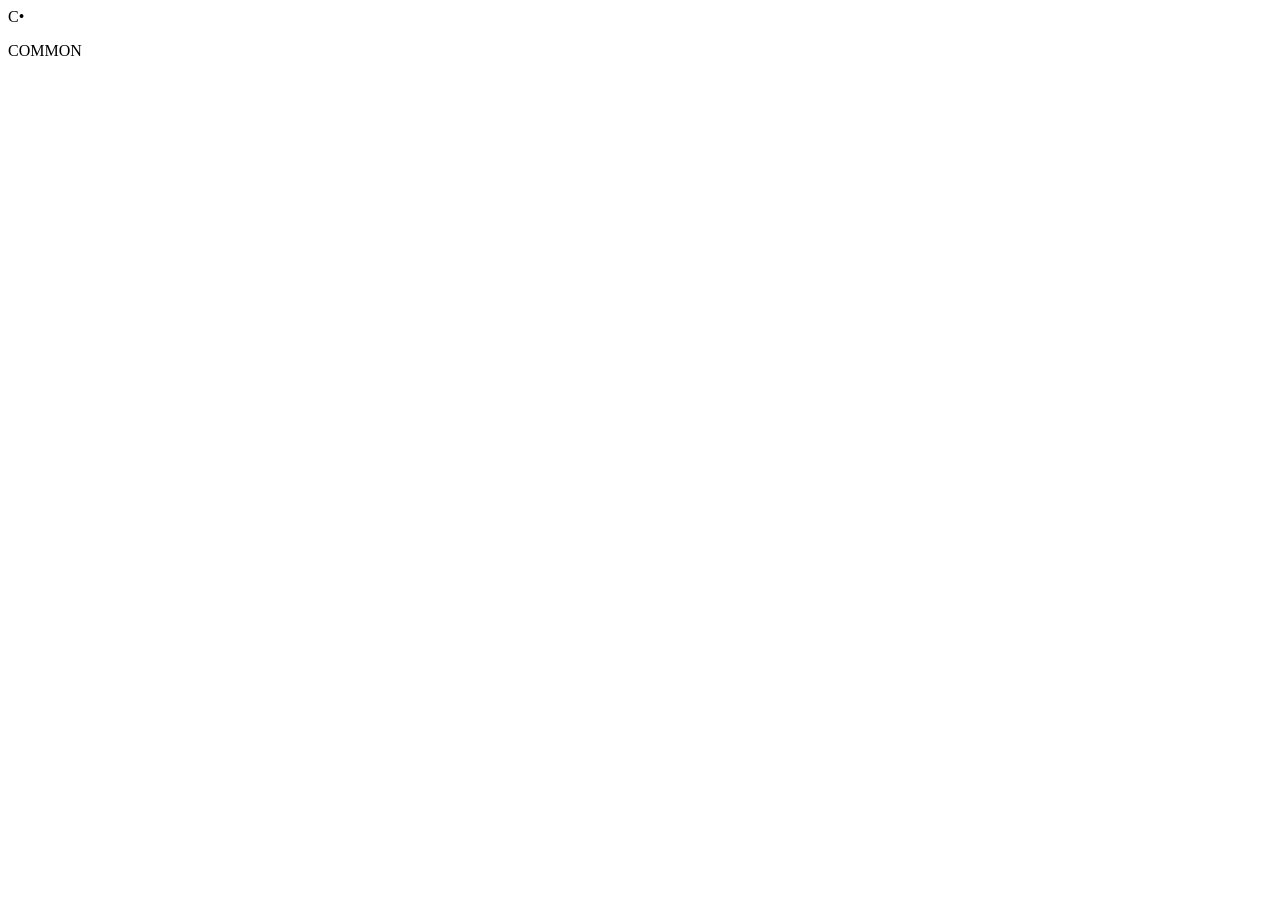
==== static/index.html @ 8ee5ffba "Add COMMON source: static/index.html" ====
<!doctype html>
<html lang="en">
<head>
  <meta charset="utf-8" />
  <meta name="viewport" content="width=device-width, initial-scale=1" />
  <meta name="theme-color" content="#0b211d" />
  <meta name="description" content="COMMON — knowledge, community, and the power of ownership." />
  <title>COMMON — Ownership belongs to everyone</title>
  <link rel="stylesheet" href="/static/styles.css" />
  <script src="/static/app.js" defer></script>
</head>
<body>
  <div id="app"><div class="boot-screen"><div class="brand-symbol">C<span>•</span></div><p>COMMON</p></div></div>
  <div id="toast" class="toast" aria-live="polite" role="status"></div>
</body>
</html>
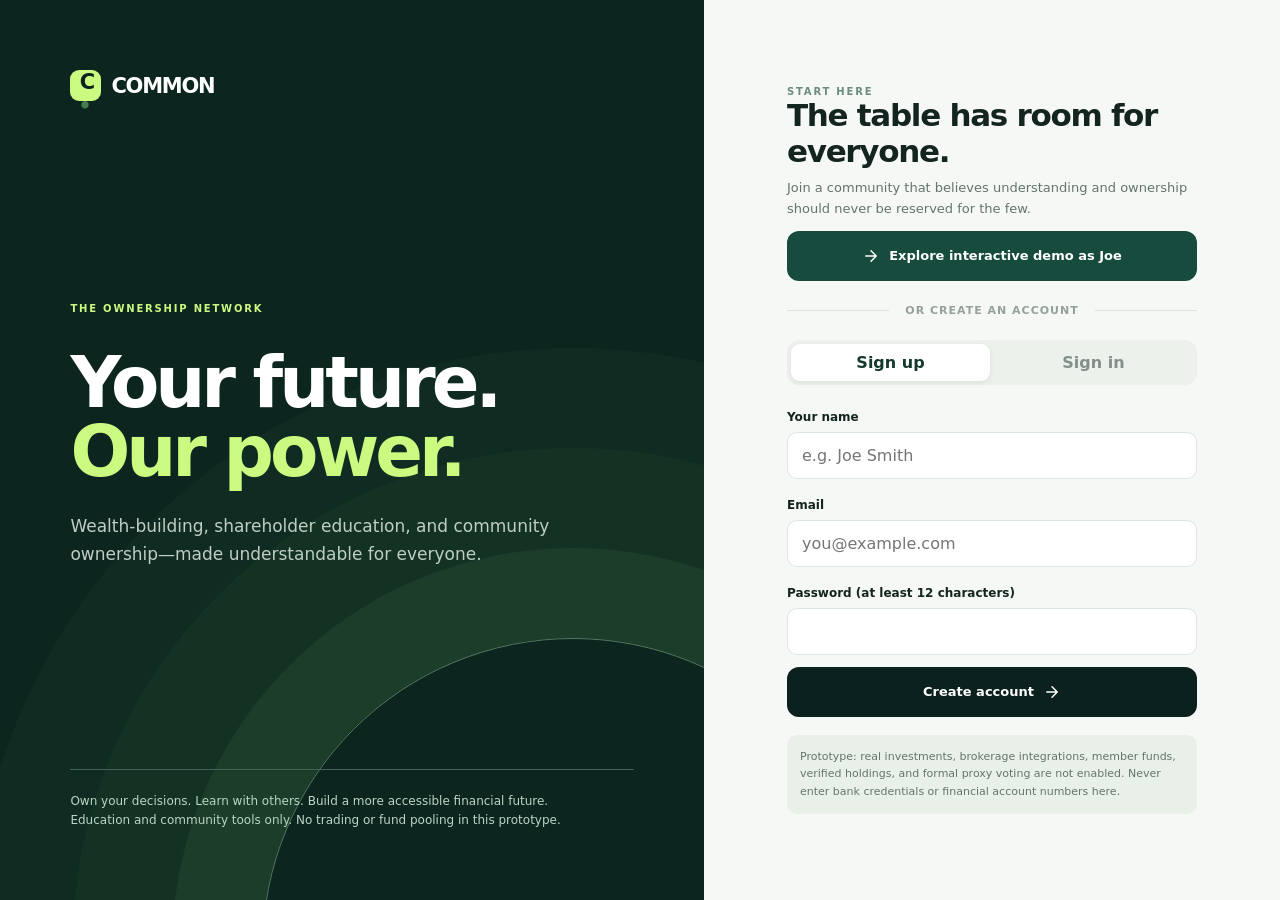
==== commit fca09a6c: "Harden public COMMON preview: disable real signups and label temporary demos" ====
--- a/static/index.html
+++ b/static/index.html
@@ -4,6 +4,7 @@
   <meta charset="utf-8" />
   <meta name="viewport" content="width=device-width, initial-scale=1" />
   <meta name="theme-color" content="#0b211d" />
+  <meta name="robots" content="noindex,nofollow" />
   <meta name="description" content="COMMON — knowledge, community, and the power of ownership." />
   <title>COMMON — Ownership belongs to everyone</title>
   <link rel="stylesheet" href="/static/styles.css" />
--- a/static/styles.css
+++ b/static/styles.css
@@ -0,0 +1,15 @@
+:root{--ink:#14241e;--muted:#65746d;--line:#e4eae4;--canvas:#f7f9f6;--white:#fff;--green:#164b3e;--dark:#0b211d;--lime:#cafa80;--pale:#e9f4eb;--orange:#fceadd;--shadow:0 9px 35px rgba(21,49,34,.05);font-family:Inter,ui-sans-serif,system-ui,-apple-system,BlinkMacSystemFont,"Segoe UI",sans-serif;font-synthesis:none}
+*{box-sizing:border-box}body{margin:0;background:var(--canvas);color:var(--ink);-webkit-font-smoothing:antialiased}button,input,select,textarea{font:inherit}button{cursor:pointer}a{text-decoration:none;color:inherit}button:focus-visible,input:focus-visible,textarea:focus-visible,select:focus-visible{outline:3px solid #8cdb7f;outline-offset:2px}button:disabled{opacity:.5;cursor:not-allowed}h1,h2,h3,p{margin:0}svg{flex:none}p{line-height:1.55}.boot-screen{height:100dvh;display:flex;flex-direction:column;align-items:center;justify-content:center;font-weight:900;letter-spacing:4px}.brand-symbol{background:var(--green);border-radius:17px;color:#fff;font-weight:900;width:54px;height:54px;display:grid;place-items:center;font-size:34px;letter-spacing:-5px}.brand-symbol span{color:var(--lime);margin-left:-10px}.boot-screen p{margin-top:15px}.btn{border:1px solid transparent;border-radius:12px;padding:12px 18px;font-weight:750;font-size:13px;display:inline-flex;gap:9px;align-items:center;justify-content:center;transition:transform .15s,background .15s}.btn:hover:not(:disabled){transform:translateY(-1px)}.btn-primary{background:var(--green);color:white}.btn-primary:hover{background:#23624f}.btn-lime{background:var(--lime);color:var(--dark)}.btn-quiet{background:white;color:var(--ink);border-color:var(--line)}.btn-dark{background:#0b211d;color:white}.btn-mini{padding:8px 11px;border-radius:9px;font-size:12px}.icon{width:18px;height:18px;stroke:currentColor;stroke-width:1.9;stroke-linecap:round;stroke-linejoin:round;fill:none}.logo{display:flex;align-items:center;gap:10px;font-size:21px;font-weight:900;letter-spacing:-1.25px}.logo-icon{width:31px;height:31px;border-radius:9px;background:var(--lime);color:var(--dark);display:grid;place-items:center;font-size:21px;font-weight:950;letter-spacing:-3px}.logo-icon span{margin-left:-5px;color:#437c4b}.overline{font-size:10px;text-transform:uppercase;letter-spacing:1.8px;font-weight:850;color:#6b8d7c}.muted{color:var(--muted)}.small{font-size:12px}.label{font-size:11px;font-weight:850;letter-spacing:.6px;color:#688477;text-transform:uppercase}.dot{width:7px;height:7px;border-radius:50%;background:#63c988;display:inline-block}.badge{font-size:10px;letter-spacing:.3px;background:#e8f4ec;color:#246348;font-weight:800;padding:7px 9px;border-radius:7px;display:inline-flex;align-items:center;gap:6px}.badge-cream{background:#fff3e7;color:#976429}.badge-gray{background:#eef1ee;color:#63736c}.badge-dark{background:#315b48;color:#ceefc2}.divider{height:1px;background:var(--line);margin:17px 0}.card{background:#fff;border:1px solid var(--line);border-radius:17px;box-shadow:var(--shadow)}.card-pad{padding:23px}.toprow{display:flex;align-items:center;justify-content:space-between;gap:16px}.section-title{font-size:19px;font-weight:850;letter-spacing:-.65px}.section-subtitle{font-size:12px;color:var(--muted);margin-top:6px}.stack{display:flex;flex-direction:column;gap:16px}.pill{border:1px solid #dce7dd;border-radius:100px;background:#fff;color:#5c6b62;padding:8px 13px;font-size:12px;font-weight:720}.pill.active{color:white;background:var(--green);border-color:var(--green)}
+/* auth */
+.auth-shell{min-height:100dvh;display:grid;grid-template-columns:1.1fr .9fr;background:#f5f8f5}.auth-hero{background:#0c261f;color:#fff;padding:5.5vw;display:flex;flex-direction:column;justify-content:space-between;min-height:100dvh;position:relative;overflow:hidden}.auth-hero:before{content:"";position:absolute;width:620px;height:620px;border:1px solid #537862;border-radius:50%;bottom:-360px;right:-180px;box-shadow:0 0 0 90px rgba(153,244,123,.055),0 0 0 190px rgba(153,244,123,.035),0 0 0 290px rgba(153,244,123,.025)}.auth-hero>*{z-index:1}.auth-hero h1{font-size:clamp(45px,5.5vw,85px);line-height:.99;letter-spacing:-4px;max-width:790px;margin:35px 0 24px}.auth-hero h1 em{font-style:normal;color:var(--lime)}.auth-hero .subtitle{max-width:500px;color:#bfcec4;font-size:17px;line-height:1.65}.auth-micro{font-size:12px;color:#b9d5c5;border-top:1px solid #416357;padding-top:22px}.auth-side{display:flex;align-items:center;justify-content:center;padding:36px}.auth-panel{max-width:410px;width:100%}.auth-panel h2{font-size:31px;letter-spacing:-1.3px;margin-bottom:9px}.auth-panel p{font-size:13px;color:var(--muted)}.auth-panel .btn{width:100%;margin-top:12px;padding:15px}.auth-sep{display:flex;align-items:center;gap:16px;margin:23px 0;color:#94a299;font-size:11px;font-weight:800;letter-spacing:1px}.auth-sep:before,.auth-sep:after{content:"";height:1px;background:#dce5dd;flex:1}.auth-panel input{width:100%;margin-top:7px;border:1px solid #dce7de;border-radius:10px;background:white;padding:13px 14px;color:var(--ink)}.field{margin-top:15px}.field label{font-size:12px;font-weight:750}.auth-tabs{display:flex;gap:4px;background:#edf1ec;border-radius:12px;padding:4px;margin:21px 0}.auth-tabs button{flex:1;border:0;background:transparent;padding:9px;border-radius:9px;font-weight:750;color:#829089}.auth-tabs button.selected{color:#153a2c;background:white;box-shadow:0 2px 6px #0001}.auth-note{background:#e9f0e8;padding:13px;border-radius:10px;font-size:11px!important;margin-top:18px;line-height:1.6!important}.error{color:#b34136;font-size:12px;margin-top:12px}
+/* shell */
+.shell{min-height:100dvh;display:grid;grid-template-columns:244px minmax(0,1fr)}.sidebar{background:var(--dark);color:white;position:sticky;top:0;height:100dvh;display:flex;flex-direction:column;padding:29px 17px}.sidebar .logo{padding-left:10px}.side-section{font-size:10px;letter-spacing:1.9px;color:#75998b;font-weight:850;margin:42px 15px 13px}.side-link{width:100%;display:flex;align-items:center;gap:13px;border:0;border-radius:10px;background:none;color:#b5c9be;text-align:left;padding:13px 13px;font-size:13px;font-weight:650;margin:2px 0}.side-link svg{width:19px;height:19px}.side-link:hover{background:#17392e;color:white}.side-link.selected{background:#28533e;color:#f5fff7}.side-link.selected .icon{color:var(--lime)}.sidebar-bottom{margin-top:auto;padding:14px;border-radius:14px;background:#17362d}.sidebar-bottom h4{font-size:12px;margin:9px 0 5px}.sidebar-bottom p{font-size:11px;color:#a4c1af;line-height:1.6}.sidebar-bottom .btn{width:100%;margin-top:12px;padding:10px}.sidebar-profile{display:flex;gap:10px;align-items:center;padding:19px 9px 0}.avatar{width:36px;height:36px;display:grid;place-items:center;border-radius:50%;font-size:13px;font-weight:900;background:#d7f1b1;color:#12442e}.sidebar-profile strong{font-size:12px}.sidebar-profile small{display:block;color:#91b09d;font-size:10px;margin-top:2px}.main{min-width:0}.topbar{height:78px;background:rgba(255,255,255,.75);border-bottom:1px solid var(--line);display:flex;align-items:center;justify-content:space-between;padding:0 clamp(24px,4vw,60px);gap:15px}.topbar .breadcrumbs{font-size:12px;color:#728278}.topbar .breadcrumbs strong{color:var(--ink)}.right-top{display:flex;gap:10px;align-items:center}.right-top .badge{background:#eef4ee}.page{max-width:1400px;margin:auto;padding:36px clamp(22px,4vw,60px) 80px}.page-heading{display:flex;justify-content:space-between;gap:20px;align-items:flex-end;margin-bottom:25px}.page-heading h1{font-size:clamp(28px,3.1vw,39px);letter-spacing:-1.6px;line-height:1.1}.page-heading p{margin-top:9px;color:var(--muted);font-size:13px}.eyebrow{font-size:11px;text-transform:uppercase;letter-spacing:2px;color:#72907e;font-weight:900;margin-bottom:11px}.hero-banner{min-height:274px;border-radius:21px;background:radial-gradient(circle at 78% 40%,#2e684c 0,#163d2f 35%,#0a281f 78%);color:white;position:relative;overflow:hidden;padding:35px 39px;display:flex;flex-direction:column;justify-content:center;margin-bottom:22px}.hero-banner:after{content:"";position:absolute;right:-60px;top:-250px;width:690px;height:690px;border:2px solid rgba(215,246,187,.24);border-radius:50%;box-shadow:0 0 0 65px rgba(209,249,188,.04),0 0 0 145px rgba(209,249,188,.035),0 0 0 220px rgba(209,249,188,.025)}.hero-banner .eyebrow{color:var(--lime)}.hero-banner h2{font-size:clamp(28px,3vw,42px);line-height:1.14;letter-spacing:-1.45px;max-width:610px;position:relative;z-index:1}.hero-banner p{color:#bad4c5;font-size:13px;max-width:500px;margin-top:13px;position:relative;z-index:1}.hero-buttons{display:flex;gap:9px;margin-top:24px;z-index:1}.hero-buttons .btn{padding:11px 15px}.notice{font-size:12px;color:#687c6e;display:flex;gap:10px;align-items:flex-start;padding:13px 16px;border:1px solid #dbe7dc;background:#eef5ee;border-radius:11px}.notice svg{width:16px;height:16px;color:#4d8d5b;margin-top:1px}.metric-grid{display:grid;grid-template-columns:repeat(4,minmax(0,1fr));gap:13px;margin-bottom:30px}.metric{padding:19px 20px}.metric-head{display:flex;justify-content:space-between;align-items:center}.metric .figure{font-size:27px;font-weight:890;letter-spacing:-1px;margin-top:14px}.metric .sub{color:#799085;font-size:11px;margin-top:3px}.metric-icon{width:30px;height:30px;display:grid;place-items:center;border-radius:9px;background:#e9f5ed;color:#2e7250}.metric-icon svg{width:16px}.two-column{display:grid;grid-template-columns:minmax(0,1.65fr) minmax(280px,.9fr);gap:17px}.section-bar{display:flex;align-items:center;justify-content:space-between;gap:10px;margin-bottom:17px}.text-link{color:#326a4e;font-size:12px;font-weight:850;background:none;border:0;display:inline-flex;gap:6px;align-items:center}.text-link svg{width:15px}.community-grid{display:grid;grid-template-columns:repeat(2,minmax(0,1fr));gap:15px}.community-card{padding:22px;min-height:235px;display:flex;flex-direction:column;position:relative;overflow:hidden}.community-icon{width:44px;height:44px;display:grid;place-items:center;background:#eff6e9;color:#377b53;border-radius:13px;margin-bottom:16px}.community-card:nth-child(2) .community-icon{background:#fff0e0;color:#ba7144}.community-card:nth-child(3) .community-icon{background:#e8eff8;color:#587caa}.community-card h3{font-size:17px;letter-spacing:-.4px}.community-card p{font-size:12px;color:var(--muted);margin-top:9px;line-height:1.5;flex:1}.community-footer{border-top:1px solid var(--line);margin-top:21px;padding-top:15px;display:flex;justify-content:space-between;align-items:center}.community-footer span{font-size:11px;color:#829188}.community-footer button{border:none;background:none;color:#216c45;font-weight:850;font-size:12px}.research-card{display:flex;flex-direction:column;gap:15px}.research-spot{padding:23px;background:#eaf4e9;border-radius:16px;min-height:193px;position:relative;overflow:hidden}.research-spot:after{content:"↗";font-size:160px;position:absolute;right:-8px;bottom:-70px;color:#d3e7c8;font-weight:900;line-height:1}.research-spot>*{position:relative;z-index:1}.research-spot h3{font-size:21px;max-width:220px;letter-spacing:-.5px;margin:11px 0}.research-spot p{font-size:11px;color:#688477;max-width:220px}.research-mini{padding:20px}.research-mini h3{font-size:15px;margin:5px 0}.research-mini p{font-size:12px;color:#748579}.proposal-row{display:flex;gap:13px;align-items:flex-start;padding:19px 20px;border-bottom:1px solid var(--line)}.proposal-row:last-child{border-bottom:0}.proposal-topic{width:35px;height:35px;background:#eff4f0;border-radius:9px;display:grid;place-items:center;color:#477860}.proposal-row h3{font-size:13px;font-weight:830;line-height:1.45;letter-spacing:-.1px}.proposal-row p{color:#819086;font-size:11px;margin-top:6px}.proposal-row .right{margin-left:auto}.proposal-row .right .btn{white-space:nowrap}.filters{display:flex;gap:8px;margin:18px 0 25px;flex-wrap:wrap}.discussion-layout{display:grid;grid-template-columns:minmax(0,1fr) 300px;gap:20px}.discussion-card{padding:22px;margin-bottom:14px}.discussion-card h3{font-size:17px;line-height:1.3;margin:12px 0 8px;letter-spacing:-.3px}.discussion-card .body{font-size:13px;color:#61756a;line-height:1.7}.discussion-meta{display:flex;gap:9px;align-items:center;flex-wrap:wrap;font-size:11px;color:#87978d}.poll-box{margin-top:18px;border-top:1px solid var(--line);padding-top:15px}.poll-choices{display:flex;gap:7px;flex-wrap:wrap;margin-top:12px}.poll-choices button{font-size:11px;font-weight:750;border:1px solid #d8e5d7;background:#fff;border-radius:8px;padding:8px 10px;color:#476353}.poll-choices button.chosen{background:#dff5dc;border-color:#8cb990;color:#236038}.poll-choices button:hover{border-color:#50916b}.poll-note{font-size:10px;color:#92a095;margin-top:12px}.info-card{padding:21px}.info-card h3{font-size:16px;margin-bottom:9px}.info-card p{font-size:12px;color:#6b7d71;line-height:1.7}.community-hero{display:flex;justify-content:space-between;gap:25px;align-items:center;padding:30px;border-radius:18px;border:1px solid var(--line);background:linear-gradient(120deg,#f0f7ec,#fff);margin-bottom:19px}.community-hero h2{font-size:27px;letter-spacing:-1px;margin:10px 0}.community-hero p{font-size:13px;color:#6b7c70;max-width:660px}.community-details{display:flex;gap:15px;align-items:center;margin-top:18px;font-size:11px;color:#809184}.learning-grid{display:grid;grid-template-columns:repeat(3,minmax(0,1fr));gap:15px}.lesson-card{padding:23px;min-height:232px;display:flex;flex-direction:column}.lesson-card .n{color:#70a080;font-size:11px;letter-spacing:1px;font-weight:850}.lesson-card h3{font-size:20px;letter-spacing:-.6px;margin:13px 0}.lesson-card p{font-size:12px;color:#6f8075;flex:1}.lesson-card button{margin-top:19px}.lesson-detail{padding:28px;max-width:800px}.lesson-detail p{margin:17px 0;font-size:15px;color:#526859}.lesson-detail ul{padding-left:20px;color:#526859;line-height:2;font-size:13px}.locked-grid{display:grid;grid-template-columns:repeat(3,minmax(0,1fr));gap:14px}.locked-feature{padding:25px;min-height:245px}.locked-feature h3{margin:18px 0 10px;font-size:18px}.locked-feature p{font-size:12px;color:#77857d}.watch-add{display:flex;gap:9px;align-items:center}.watch-add input{width:190px;max-width:100%;padding:11px 12px;border:1px solid var(--line);border-radius:9px;background:white}.watch-chip{display:flex;gap:11px;align-items:center;padding:13px 15px;border:1px solid #dfe8df;background:#fff;border-radius:10px}.watch-chip strong{font-size:14px}.watch-chip button{background:none;border:0;color:#af4c47}.watch-chip .spacer{flex:1}.empty-state{padding:28px;text-align:center;color:#819187;font-size:13px}.empty-state svg{display:block;margin:0 auto 13px;color:#85ab91}.toast{position:fixed;right:22px;bottom:22px;z-index:99;max-width:400px;background:#173c2e;color:white;border-radius:12px;padding:14px 18px;box-shadow:0 12px 45px #091e1840;font-size:12px;transform:translateY(120px);opacity:0;transition:all .2s}.toast.show{transform:translateY(0);opacity:1}.toast.error{background:#8c3934}.modal-backdrop{position:fixed;inset:0;background:#0d221b9e;z-index:20;display:grid;place-items:center;padding:18px}.modal{background:#fff;border-radius:19px;max-width:580px;width:100%;max-height:calc(100dvh - 36px);overflow:auto;padding:29px;box-shadow:0 15px 55px #0f2e1c35}.modal-head{display:flex;align-items:flex-start;justify-content:space-between;gap:16px;margin-bottom:23px}.modal h2{font-size:23px;letter-spacing:-.7px}.modal .close{background:#f0f3ef;border:0;border-radius:9px;width:31px;height:31px;font-size:19px}.form-input{display:block;width:100%;margin-top:7px;padding:12px 13px;background:#fff;border:1px solid #d9e5da;border-radius:9px;color:var(--ink)}textarea.form-input{min-height:158px;resize:vertical;line-height:1.6}.modal .notice{margin:15px 0}.mobile-top{display:none}.footer-disclaimer{margin-top:35px;color:#9caaa1;font-size:10px;line-height:1.7}.sidebar .side-link.logout{margin-top:8px}.grow{flex:1}
+@media(max-width:1200px){.metric-grid{grid-template-columns:repeat(2,minmax(0,1fr))}.learning-grid,.locked-grid{grid-template-columns:repeat(2,minmax(0,1fr))}.two-column{grid-template-columns:1fr}.community-grid{grid-template-columns:repeat(2,1fr)}.research-card{display:grid;grid-template-columns:1fr 1fr}}
+@media(max-width:860px){.shell{display:block}.sidebar{display:none}.mobile-top{display:flex;position:sticky;top:0;z-index:8;background:var(--dark);color:white;padding:13px 18px;align-items:center;justify-content:space-between}.mobile-nav{display:flex;gap:6px;overflow-x:auto;padding:0 0 1px}.mobile-nav button{background:none;color:#bdcec5;border:0;padding:10px 9px;border-radius:9px;font-size:11px;font-weight:700;white-space:nowrap}.mobile-nav button.selected{background:#255640;color:#fff}.topbar{display:none}.page{padding:29px 20px 60px}.auth-shell{grid-template-columns:1fr}.auth-hero{min-height:320px;padding:35px}.auth-hero h1{font-size:45px;letter-spacing:-2px;margin:30px 0 14px}.auth-hero .subtitle{font-size:13px}.auth-micro{display:none}.auth-side{padding:45px 22px 70px}.auth-panel{max-width:480px}.discussion-layout{grid-template-columns:1fr}}
+@media(max-width:550px){.page-heading{align-items:flex-start;flex-direction:column}.page-heading .btn{align-self:flex-start}.hero-banner{padding:28px 23px;min-height:300px}.hero-banner h2{font-size:32px}.hero-buttons{flex-wrap:wrap}.metric-grid{gap:9px}.metric{padding:16px 14px}.metric .figure{font-size:24px}.community-grid,.research-card,.learning-grid,.locked-grid{grid-template-columns:1fr}.community-card{min-height:205px}.community-hero{flex-direction:column;align-items:flex-start;padding:23px}.proposal-row{padding:15px;gap:8px}.proposal-row .right{display:none}.auth-hero h1{font-size:42px}.watch-add{flex-wrap:wrap}}
+
+/* Growth simulator and clickable guided preview additions */
+.fund-form{display:grid;grid-template-columns:repeat(auto-fit,minmax(190px,1fr));gap:14px;margin-top:20px;align-items:end}.fund-form .field{margin:0}.fund-form input{width:100%}.fund-form small{color:#647469;font-size:12px}.roadmap{display:grid;gap:16px;margin:22px 0}.roadmap-item{display:flex;align-items:flex-start;gap:12px}.roadmap-item p{margin-top:5px;line-height:1.6;color:var(--muted,#52635a)}.round-num{display:flex;flex:none;align-items:center;justify-content:center;width:30px;height:30px;background:#e6eddc;border-radius:50%;font-weight:700;font-size:13px;color:#174431}.roadmap-item strong{font-weight:750}.roadmap-item small{display:block;margin-top:6px}.locked-feature .text-link{margin-top:16px}.notice button.text-link{display:inline-flex;margin-top:8px}a{color:#1e6b4d}
+@media(max-width:700px){.fund-form{grid-template-columns:1fr}.roadmap-item{gap:10px}}
+
+.fund-form{grid-template-columns:repeat(auto-fit,minmax(180px,1fr))}.two-column>.card.card-pad:has(.fund-form){align-self:start}
